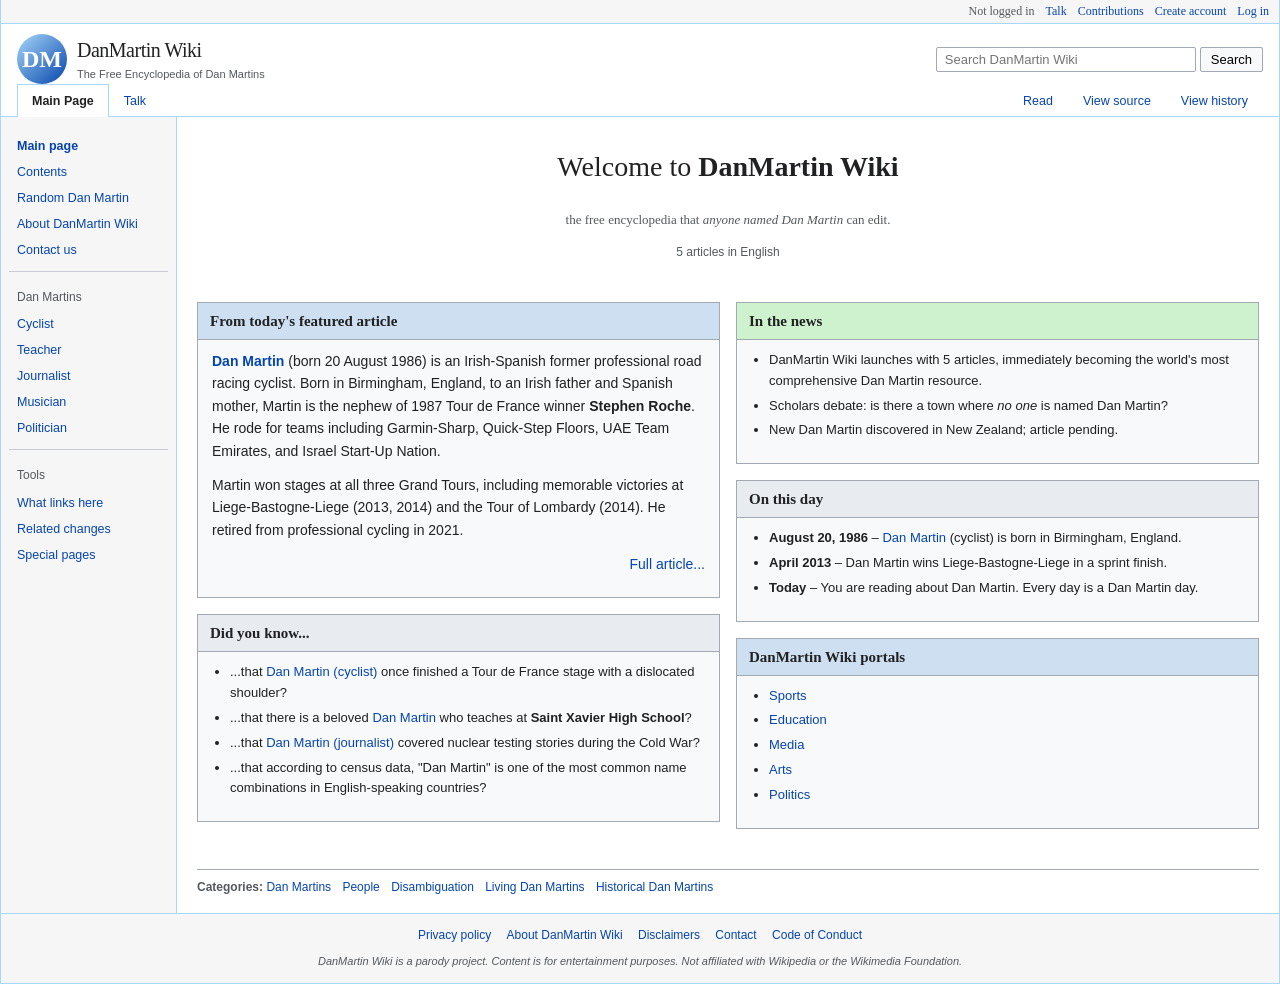
==== index.html @ a7e2c313 "Build DanMartin Wiki - a Wikipedia parody site for all Dan Martins Static HTML/CSS/JS wiki featuring" ====
<!DOCTYPE html>
<html lang="en">
<head>
  <meta charset="UTF-8">
  <meta name="viewport" content="width=device-width, initial-scale=1.0">
  <title>DanMartin Wiki — The Free Encyclopedia of Dan Martins</title>
  <link rel="stylesheet" href="css/style.css">
</head>
<body>

<div class="wiki-wrapper">
  <!-- Personal tools bar -->
  <div class="wiki-personal-bar">
    <span>Not logged in</span>
    <a href="#">Talk</a>
    <a href="#">Contributions</a>
    <a href="#">Create account</a>
    <a href="#">Log in</a>
  </div>

  <!-- Header -->
  <div class="wiki-header">
    <div class="wiki-header-inner">
      <a href="index.html" class="wiki-logo">
        <div class="wiki-logo-icon">DM</div>
        <div class="wiki-logo-text">
          <h1>DanMartin Wiki</h1>
          <div class="tagline">The Free Encyclopedia of Dan Martins</div>
        </div>
      </a>
      <div class="wiki-search" style="position:relative;">
        <input type="text" id="wiki-search-input" placeholder="Search DanMartin Wiki">
        <button id="wiki-search-btn">Search</button>
        <div id="search-results" class="search-results"></div>
      </div>
    </div>

    <!-- Tabs -->
    <div class="wiki-tabs">
      <a class="wiki-tab active" href="index.html">Main Page</a>
      <a class="wiki-tab" href="#">Talk</a>
      <span style="flex:1;"></span>
      <a class="wiki-tab" href="#">Read</a>
      <a class="wiki-tab" href="#">View source</a>
      <a class="wiki-tab" href="#">View history</a>
    </div>
  </div>

  <!-- Body -->
  <div class="wiki-body">
    <!-- Sidebar -->
    <nav class="wiki-sidebar">
      <div class="sidebar-section">
        <ul>
          <li><a href="index.html"><strong>Main page</strong></a></li>
          <li><a href="#">Contents</a></li>
          <li><a href="#" class="random-dan-martin">Random Dan Martin</a></li>
          <li><a href="#">About DanMartin Wiki</a></li>
          <li><a href="#">Contact us</a></li>
        </ul>
      </div>
      <div class="sidebar-section">
        <h3>Dan Martins</h3>
        <ul>
          <li><a href="pages/dan-martin-cyclist.html">Cyclist</a></li>
          <li><a href="pages/dan-martin-teacher.html">Teacher</a></li>
          <li><a href="pages/dan-martin-journalist.html">Journalist</a></li>
          <li><a href="pages/dan-martin-musician.html">Musician</a></li>
          <li><a href="pages/dan-martin-politician.html">Politician</a></li>
        </ul>
      </div>
      <div class="sidebar-section">
        <h3>Tools</h3>
        <ul>
          <li><a href="#">What links here</a></li>
          <li><a href="#">Related changes</a></li>
          <li><a href="#">Special pages</a></li>
        </ul>
      </div>
    </nav>

    <!-- Content -->
    <main class="wiki-content">
      <div class="main-page-banner">
        <h1 class="page-title" style="border:none; text-align:center;">Welcome to <strong>DanMartin Wiki</strong></h1>
        <p>the free encyclopedia that <em>anyone named Dan Martin</em> can edit.</p>
        <p style="color:#54595d; font-size:12px; font-family:sans-serif;">5 articles in English</p>
      </div>

      <div class="main-page-columns">
        <!-- Left column -->
        <div>
          <div class="main-page-box">
            <div class="box-header">From today's featured article</div>
            <div class="box-content">
              <p><b><a href="pages/dan-martin-cyclist.html">Dan Martin</a></b> (born 20 August 1986) is an Irish-Spanish former professional road racing cyclist. Born in Birmingham, England, to an Irish father and Spanish mother, Martin is the nephew of 1987 Tour de France winner <b>Stephen Roche</b>. He rode for teams including Garmin-Sharp, Quick-Step Floors, UAE Team Emirates, and Israel Start-Up Nation.</p>
              <p>Martin won stages at all three Grand Tours, including memorable victories at Liege-Bastogne-Liege (2013, 2014) and the Tour of Lombardy (2014). He retired from professional cycling in 2021.</p>
              <p style="text-align:right;"><a href="pages/dan-martin-cyclist.html">Full article...</a></p>
            </div>
          </div>

          <div class="main-page-box">
            <div class="box-header light">Did you know...</div>
            <div class="box-content">
              <ul>
                <li>...that <a href="pages/dan-martin-cyclist.html">Dan Martin (cyclist)</a> once finished a Tour de France stage with a dislocated shoulder?</li>
                <li>...that there is a beloved <a href="pages/dan-martin-teacher.html">Dan Martin</a> who teaches at <b>Saint Xavier High School</b>?</li>
                <li>...that <a href="pages/dan-martin-journalist.html">Dan Martin (journalist)</a> covered nuclear testing stories during the Cold War?</li>
                <li>...that according to census data, "Dan Martin" is one of the most common name combinations in English-speaking countries?</li>
              </ul>
            </div>
          </div>
        </div>

        <!-- Right column -->
        <div>
          <div class="main-page-box">
            <div class="box-header green">In the news</div>
            <div class="box-content">
              <ul>
                <li>DanMartin Wiki launches with 5 articles, immediately becoming the world's most comprehensive Dan Martin resource.</li>
                <li>Scholars debate: is there a town where <em>no one</em> is named Dan Martin?</li>
                <li>New Dan Martin discovered in New Zealand; article pending.</li>
              </ul>
            </div>
          </div>

          <div class="main-page-box">
            <div class="box-header light">On this day</div>
            <div class="box-content">
              <ul>
                <li><b>August 20, 1986</b> &ndash; <a href="pages/dan-martin-cyclist.html">Dan Martin</a> (cyclist) is born in Birmingham, England.</li>
                <li><b>April 2013</b> &ndash; Dan Martin wins Liege-Bastogne-Liege in a sprint finish.</li>
                <li><b>Today</b> &ndash; You are reading about Dan Martin. Every day is a Dan Martin day.</li>
              </ul>
            </div>
          </div>

          <div class="main-page-box">
            <div class="box-header">DanMartin Wiki portals</div>
            <div class="box-content">
              <ul>
                <li><a href="pages/dan-martin-cyclist.html">Sports</a></li>
                <li><a href="pages/dan-martin-teacher.html">Education</a></li>
                <li><a href="pages/dan-martin-journalist.html">Media</a></li>
                <li><a href="pages/dan-martin-musician.html">Arts</a></li>
                <li><a href="pages/dan-martin-politician.html">Politics</a></li>
              </ul>
            </div>
          </div>
        </div>
      </div>

      <div class="categories-bar">
        <strong>Categories:</strong>
        <a href="#">Dan Martins</a>
        <a href="#">People</a>
        <a href="#">Disambiguation</a>
        <a href="#">Living Dan Martins</a>
        <a href="#">Historical Dan Martins</a>
      </div>
    </main>
  </div>

  <!-- Footer -->
  <div class="wiki-footer">
    <div class="footer-links">
      <a href="#">Privacy policy</a>
      <a href="#">About DanMartin Wiki</a>
      <a href="#">Disclaimers</a>
      <a href="#">Contact</a>
      <a href="#">Code of Conduct</a>
    </div>
    <div class="disclaimer">
      DanMartin Wiki is a parody project. Content is for entertainment purposes. Not affiliated with Wikipedia or the Wikimedia Foundation.
    </div>
  </div>
</div>

<script src="js/app.js"></script>
</body>
</html>
---- css/style.css ----
/* DanMartin Wiki - Wikipedia Parody Stylesheet */

/* Reset & Base */
* {
  margin: 0;
  padding: 0;
  box-sizing: border-box;
}

body {
  font-family: 'Linux Libertine', 'Georgia', 'Times', serif;
  font-size: 14px;
  line-height: 1.6;
  color: #202122;
  background-color: #f6f6f6;
}

a {
  color: #0645ad;
  text-decoration: none;
}

a:hover {
  text-decoration: underline;
}

a:visited {
  color: #0b0080;
}

/* Wikipedia-style outer wrapper */
.wiki-wrapper {
  max-width: 1340px;
  margin: 0 auto;
  background: #ffffff;
  border: 1px solid #a7d7f9;
  border-top: none;
}

/* Top Banner / Personal tools */
.wiki-personal-bar {
  background: #f6f6f6;
  border-bottom: 1px solid #a7d7f9;
  padding: 2px 10px;
  font-size: 12px;
  text-align: right;
  color: #54595d;
}

.wiki-personal-bar a {
  margin-left: 8px;
  color: #0645ad;
}

/* Header area */
.wiki-header {
  background: #ffffff;
  padding: 0;
  position: relative;
}

.wiki-header-inner {
  display: flex;
  align-items: center;
  padding: 10px 16px 0 16px;
}

.wiki-logo {
  display: flex;
  align-items: center;
  text-decoration: none;
  color: inherit;
  margin-right: 20px;
}

.wiki-logo-icon {
  width: 50px;
  height: 50px;
  background: linear-gradient(135deg, #a7d7f9 0%, #0645ad 100%);
  border-radius: 50%;
  display: flex;
  align-items: center;
  justify-content: center;
  font-size: 24px;
  font-weight: bold;
  color: white;
  margin-right: 10px;
  font-family: 'Linux Libertine', Georgia, serif;
}

.wiki-logo-text h1 {
  font-size: 20px;
  font-weight: normal;
  font-family: 'Linux Libertine', Georgia, serif;
  letter-spacing: -0.5px;
}

.wiki-logo-text .tagline {
  font-size: 11px;
  color: #54595d;
  font-family: sans-serif;
}

/* Search bar */
.wiki-search {
  margin-left: auto;
  display: flex;
  align-items: center;
}

.wiki-search input[type="text"] {
  width: 260px;
  padding: 4px 8px;
  border: 1px solid #a2a9b1;
  border-radius: 2px;
  font-size: 13px;
  font-family: sans-serif;
}

.wiki-search button {
  padding: 4px 10px;
  margin-left: 4px;
  background: #f8f9fa;
  border: 1px solid #a2a9b1;
  border-radius: 2px;
  font-size: 13px;
  cursor: pointer;
  font-family: sans-serif;
}

.wiki-search button:hover {
  background: #eaecf0;
}

/* Tabs */
.wiki-tabs {
  display: flex;
  border-bottom: 1px solid #a7d7f9;
  padding: 0 16px;
  background: #ffffff;
}

.wiki-tab {
  padding: 6px 14px;
  font-size: 12.5px;
  color: #0645ad;
  cursor: pointer;
  border: 1px solid transparent;
  border-bottom: none;
  margin-bottom: -1px;
  font-family: sans-serif;
  background: none;
  text-decoration: none;
}

.wiki-tab:hover {
  text-decoration: none;
  background: #eaecf0;
}

.wiki-tab.active {
  background: #ffffff;
  border-color: #a7d7f9;
  border-bottom-color: #ffffff;
  color: #202122;
  font-weight: bold;
}

/* Main layout: sidebar + content */
.wiki-body {
  display: flex;
  min-height: 600px;
}

/* Left sidebar */
.wiki-sidebar {
  width: 176px;
  min-width: 176px;
  background: #f6f6f6;
  border-right: 1px solid #a7d7f9;
  padding: 12px 8px;
  font-size: 12px;
  font-family: sans-serif;
}

.wiki-sidebar h3 {
  font-size: 12px;
  color: #54595d;
  padding: 4px 8px;
  margin-top: 8px;
  font-weight: normal;
}

.wiki-sidebar ul {
  list-style: none;
  padding: 0;
}

.wiki-sidebar ul li a {
  display: block;
  padding: 3px 8px;
  color: #0645ad;
  font-size: 12.5px;
  border-radius: 2px;
}

.wiki-sidebar ul li a:hover {
  background: #eaecf0;
  text-decoration: none;
}

.wiki-sidebar .sidebar-section {
  border-top: 1px solid #c8ccd1;
  margin-top: 8px;
  padding-top: 4px;
}

.wiki-sidebar .sidebar-section:first-child {
  border-top: none;
  margin-top: 0;
}

/* Content area */
.wiki-content {
  flex: 1;
  padding: 16px 20px;
  min-width: 0;
}

.wiki-content h1.page-title {
  font-size: 28px;
  font-weight: normal;
  border-bottom: 1px solid #a2a9b1;
  padding-bottom: 4px;
  margin-bottom: 16px;
  font-family: 'Linux Libertine', Georgia, serif;
}

.wiki-content h2 {
  font-size: 22px;
  font-weight: normal;
  border-bottom: 1px solid #a2a9b1;
  padding-bottom: 2px;
  margin: 24px 0 12px 0;
  font-family: 'Linux Libertine', Georgia, serif;
}

.wiki-content h2 .edit-link {
  font-size: 12px;
  font-weight: normal;
  margin-left: 8px;
  font-family: sans-serif;
  color: #0645ad;
}

.wiki-content h3 {
  font-size: 17px;
  font-weight: bold;
  margin: 16px 0 8px 0;
  font-family: 'Linux Libertine', Georgia, serif;
}

.wiki-content p {
  margin-bottom: 12px;
  font-size: 14px;
  line-height: 1.6;
}

/* Infobox (right-side box on article pages) */
.infobox {
  float: right;
  width: 280px;
  margin: 0 0 16px 20px;
  border: 1px solid #a2a9b1;
  background: #f8f9fa;
  font-size: 13px;
  font-family: sans-serif;
  border-spacing: 0;
}

.infobox caption,
.infobox .infobox-title {
  background: #cedff2;
  padding: 6px 10px;
  font-size: 15px;
  font-weight: bold;
  text-align: center;
  font-family: 'Linux Libertine', Georgia, serif;
}

.infobox .infobox-image {
  text-align: center;
  padding: 8px;
  background: #f8f9fa;
}

.infobox .infobox-image .placeholder-img {
  width: 200px;
  height: 220px;
  background: #c8ccd1;
  display: inline-flex;
  align-items: center;
  justify-content: center;
  color: #54595d;
  font-size: 13px;
  border: 1px solid #a2a9b1;
}

.infobox .infobox-label {
  padding: 4px 10px;
  font-weight: bold;
  vertical-align: top;
  width: 100px;
  background: #e8ecf1;
  border-top: 1px solid #c8ccd1;
}

.infobox .infobox-data {
  padding: 4px 10px;
  vertical-align: top;
  border-top: 1px solid #c8ccd1;
}

.infobox tr:first-child .infobox-label,
.infobox tr:first-child .infobox-data {
  border-top: none;
}

/* Table of Contents */
.toc {
  background: #f8f9fa;
  border: 1px solid #a2a9b1;
  padding: 10px 14px;
  display: inline-block;
  margin: 8px 0 16px 0;
  font-size: 13px;
  font-family: sans-serif;
}

.toc .toc-title {
  font-weight: bold;
  text-align: center;
  margin-bottom: 6px;
  font-size: 13px;
}

.toc .toc-toggle {
  font-size: 12px;
  font-weight: normal;
  color: #0645ad;
  cursor: pointer;
  margin-left: 4px;
}

.toc ol {
  margin-left: 20px;
}

.toc li {
  margin: 2px 0;
}

.toc a {
  color: #0645ad;
}

/* Main Page specific styles */
.main-page-banner {
  text-align: center;
  padding: 12px;
  margin-bottom: 16px;
}

.main-page-banner h1 {
  font-size: 24px;
  font-weight: normal;
  border: none;
  font-family: 'Linux Libertine', Georgia, serif;
}

.main-page-banner p {
  color: #54595d;
  font-size: 13px;
}

.main-page-columns {
  display: flex;
  gap: 16px;
  margin-bottom: 16px;
}

.main-page-columns > div {
  flex: 1;
}

.main-page-box {
  border: 1px solid #a2a9b1;
  margin-bottom: 16px;
  background: #f8f9fa;
}

.main-page-box .box-header {
  background: #cedff2;
  padding: 6px 12px;
  font-size: 15px;
  font-weight: bold;
  font-family: 'Linux Libertine', Georgia, serif;
  border-bottom: 1px solid #a2a9b1;
}

.main-page-box .box-header.green {
  background: #cef2ce;
}

.main-page-box .box-header.light {
  background: #e8ecf1;
}

.main-page-box .box-content {
  padding: 10px 14px;
  font-size: 13px;
  line-height: 1.6;
  font-family: sans-serif;
}

.main-page-box .box-content ul {
  margin-left: 18px;
}

.main-page-box .box-content ul li {
  margin-bottom: 4px;
}

/* Disambiguation page style */
.hatnote {
  font-style: italic;
  padding: 4px 0 8px 0;
  color: #54595d;
  font-size: 13px;
  font-family: sans-serif;
}

/* Category links at bottom */
.categories-bar {
  border-top: 1px solid #a2a9b1;
  margin-top: 24px;
  padding-top: 8px;
  font-size: 12px;
  font-family: sans-serif;
  color: #54595d;
}

.categories-bar a {
  margin-right: 8px;
}

/* See also / references */
.wiki-content ul {
  margin-left: 24px;
  margin-bottom: 12px;
}

.wiki-content ul li {
  margin-bottom: 4px;
}

.wiki-content .reflist {
  font-size: 12px;
  color: #54595d;
}

.wiki-content .reflist ol {
  margin-left: 24px;
}

/* Footer */
.wiki-footer {
  background: #f6f6f6;
  border-top: 1px solid #a7d7f9;
  padding: 12px 20px;
  font-size: 12px;
  color: #54595d;
  text-align: center;
  font-family: sans-serif;
}

.wiki-footer a {
  color: #0645ad;
  margin: 0 6px;
}

.wiki-footer .footer-links {
  margin-bottom: 8px;
}

.wiki-footer .disclaimer {
  font-style: italic;
  font-size: 11px;
}

/* Search results */
.search-results {
  display: none;
  position: absolute;
  top: 100%;
  right: 0;
  background: white;
  border: 1px solid #a2a9b1;
  width: 300px;
  max-height: 300px;
  overflow-y: auto;
  z-index: 100;
  box-shadow: 0 2px 6px rgba(0,0,0,0.15);
  font-family: sans-serif;
}

.search-results.active {
  display: block;
}

.search-result-item {
  padding: 8px 12px;
  border-bottom: 1px solid #eaecf0;
  font-size: 13px;
}

.search-result-item:hover {
  background: #eaecf0;
}

.search-result-item a {
  display: block;
}

.search-result-item .result-title {
  font-weight: bold;
  color: #0645ad;
}

.search-result-item .result-snippet {
  color: #54595d;
  font-size: 12px;
  margin-top: 2px;
}

.search-no-results {
  padding: 12px;
  color: #54595d;
  font-size: 13px;
  text-align: center;
}

/* Responsive */
@media (max-width: 900px) {
  .wiki-body {
    flex-direction: column;
  }

  .wiki-sidebar {
    width: 100%;
    min-width: 100%;
    border-right: none;
    border-bottom: 1px solid #a7d7f9;
    display: flex;
    flex-wrap: wrap;
    gap: 4px;
    padding: 8px;
  }

  .wiki-sidebar .sidebar-section {
    border-top: none;
    margin-top: 0;
  }

  .wiki-sidebar ul {
    display: flex;
    flex-wrap: wrap;
    gap: 4px;
  }

  .wiki-sidebar h3 {
    display: none;
  }

  .main-page-columns {
    flex-direction: column;
  }

  .infobox {
    float: none;
    width: 100%;
    margin: 0 0 16px 0;
  }
}

@media (max-width: 600px) {
  .wiki-header-inner {
    flex-direction: column;
    align-items: flex-start;
    gap: 8px;
  }

  .wiki-search {
    margin-left: 0;
    width: 100%;
  }

  .wiki-search input[type="text"] {
    width: 100%;
  }

  .wiki-tabs {
    overflow-x: auto;
  }

  .wiki-content h1.page-title {
    font-size: 22px;
  }
}

/* Superscript reference links */
sup.ref {
  font-size: 10px;
}

sup.ref a {
  color: #0645ad;
}

/* Blockquote */
blockquote {
  border-left: 3px solid #c8ccd1;
  padding: 4px 12px;
  margin: 8px 0 12px 16px;
  color: #54595d;
  font-style: italic;
}

/* Bold first sentence (Wikipedia style) */
.wiki-content .article-intro b {
  font-weight: bold;
}
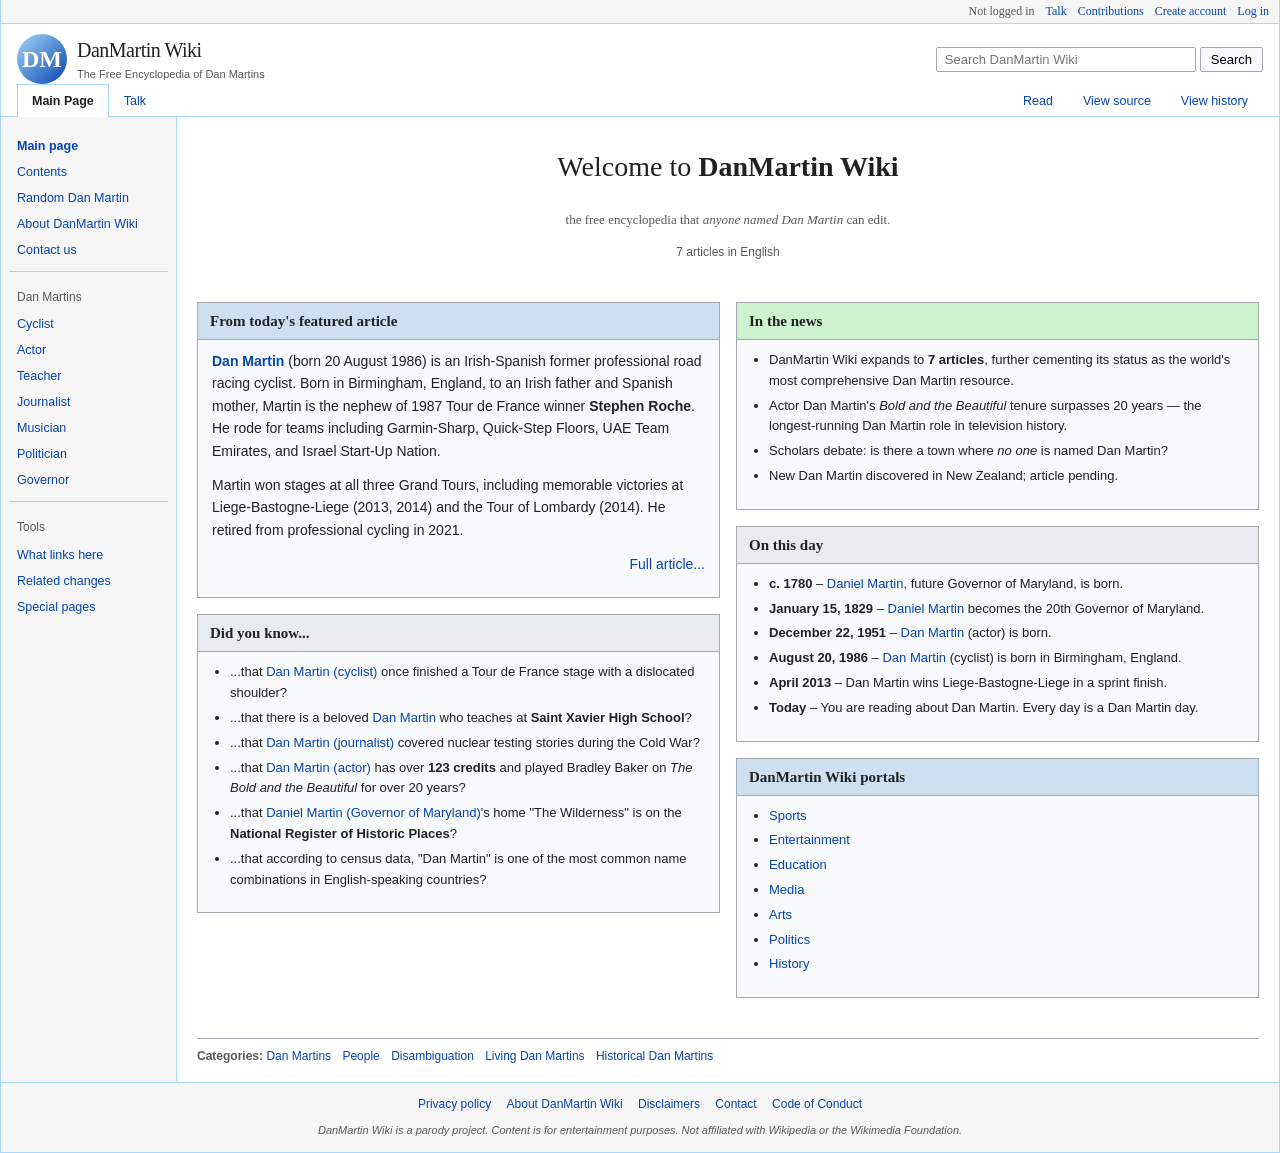
==== commit 42c140f2: "Expand DanMartin Wiki from 5 to 7 articles with real biographical data Add Dan Martin (actor) - Jaco" ====
--- a/index.html
+++ b/index.html
@@ -63,10 +63,12 @@
         <h3>Dan Martins</h3>
         <ul>
           <li><a href="pages/dan-martin-cyclist.html">Cyclist</a></li>
+          <li><a href="pages/dan-martin-actor.html">Actor</a></li>
           <li><a href="pages/dan-martin-teacher.html">Teacher</a></li>
           <li><a href="pages/dan-martin-journalist.html">Journalist</a></li>
           <li><a href="pages/dan-martin-musician.html">Musician</a></li>
           <li><a href="pages/dan-martin-politician.html">Politician</a></li>
+          <li><a href="pages/dan-martin-governor.html">Governor</a></li>
         </ul>
       </div>
       <div class="sidebar-section">
@@ -84,7 +86,7 @@
       <div class="main-page-banner">
         <h1 class="page-title" style="border:none; text-align:center;">Welcome to <strong>DanMartin Wiki</strong></h1>
         <p>the free encyclopedia that <em>anyone named Dan Martin</em> can edit.</p>
-        <p style="color:#54595d; font-size:12px; font-family:sans-serif;">5 articles in English</p>
+        <p style="color:#54595d; font-size:12px; font-family:sans-serif;">7 articles in English</p>
       </div>
 
       <div class="main-page-columns">
@@ -106,6 +108,8 @@
                 <li>...that <a href="pages/dan-martin-cyclist.html">Dan Martin (cyclist)</a> once finished a Tour de France stage with a dislocated shoulder?</li>
                 <li>...that there is a beloved <a href="pages/dan-martin-teacher.html">Dan Martin</a> who teaches at <b>Saint Xavier High School</b>?</li>
                 <li>...that <a href="pages/dan-martin-journalist.html">Dan Martin (journalist)</a> covered nuclear testing stories during the Cold War?</li>
+                <li>...that <a href="pages/dan-martin-actor.html">Dan Martin (actor)</a> has over <b>123 credits</b> and played Bradley Baker on <i>The Bold and the Beautiful</i> for over 20 years?</li>
+                <li>...that <a href="pages/dan-martin-governor.html">Daniel Martin (Governor of Maryland)</a>'s home "The Wilderness" is on the <b>National Register of Historic Places</b>?</li>
                 <li>...that according to census data, "Dan Martin" is one of the most common name combinations in English-speaking countries?</li>
               </ul>
             </div>
@@ -118,7 +122,8 @@
             <div class="box-header green">In the news</div>
             <div class="box-content">
               <ul>
-                <li>DanMartin Wiki launches with 5 articles, immediately becoming the world's most comprehensive Dan Martin resource.</li>
+                <li>DanMartin Wiki expands to <b>7 articles</b>, further cementing its status as the world's most comprehensive Dan Martin resource.</li>
+                <li>Actor Dan Martin's <i>Bold and the Beautiful</i> tenure surpasses 20 years &mdash; the longest-running Dan Martin role in television history.</li>
                 <li>Scholars debate: is there a town where <em>no one</em> is named Dan Martin?</li>
                 <li>New Dan Martin discovered in New Zealand; article pending.</li>
               </ul>
@@ -129,6 +134,9 @@
             <div class="box-header light">On this day</div>
             <div class="box-content">
               <ul>
+                <li><b>c. 1780</b> &ndash; <a href="pages/dan-martin-governor.html">Daniel Martin</a>, future Governor of Maryland, is born.</li>
+                <li><b>January 15, 1829</b> &ndash; <a href="pages/dan-martin-governor.html">Daniel Martin</a> becomes the 20th Governor of Maryland.</li>
+                <li><b>December 22, 1951</b> &ndash; <a href="pages/dan-martin-actor.html">Dan Martin</a> (actor) is born.</li>
                 <li><b>August 20, 1986</b> &ndash; <a href="pages/dan-martin-cyclist.html">Dan Martin</a> (cyclist) is born in Birmingham, England.</li>
                 <li><b>April 2013</b> &ndash; Dan Martin wins Liege-Bastogne-Liege in a sprint finish.</li>
                 <li><b>Today</b> &ndash; You are reading about Dan Martin. Every day is a Dan Martin day.</li>
@@ -141,10 +149,12 @@
             <div class="box-content">
               <ul>
                 <li><a href="pages/dan-martin-cyclist.html">Sports</a></li>
+                <li><a href="pages/dan-martin-actor.html">Entertainment</a></li>
                 <li><a href="pages/dan-martin-teacher.html">Education</a></li>
                 <li><a href="pages/dan-martin-journalist.html">Media</a></li>
                 <li><a href="pages/dan-martin-musician.html">Arts</a></li>
                 <li><a href="pages/dan-martin-politician.html">Politics</a></li>
+                <li><a href="pages/dan-martin-governor.html">History</a></li>
               </ul>
             </div>
           </div>
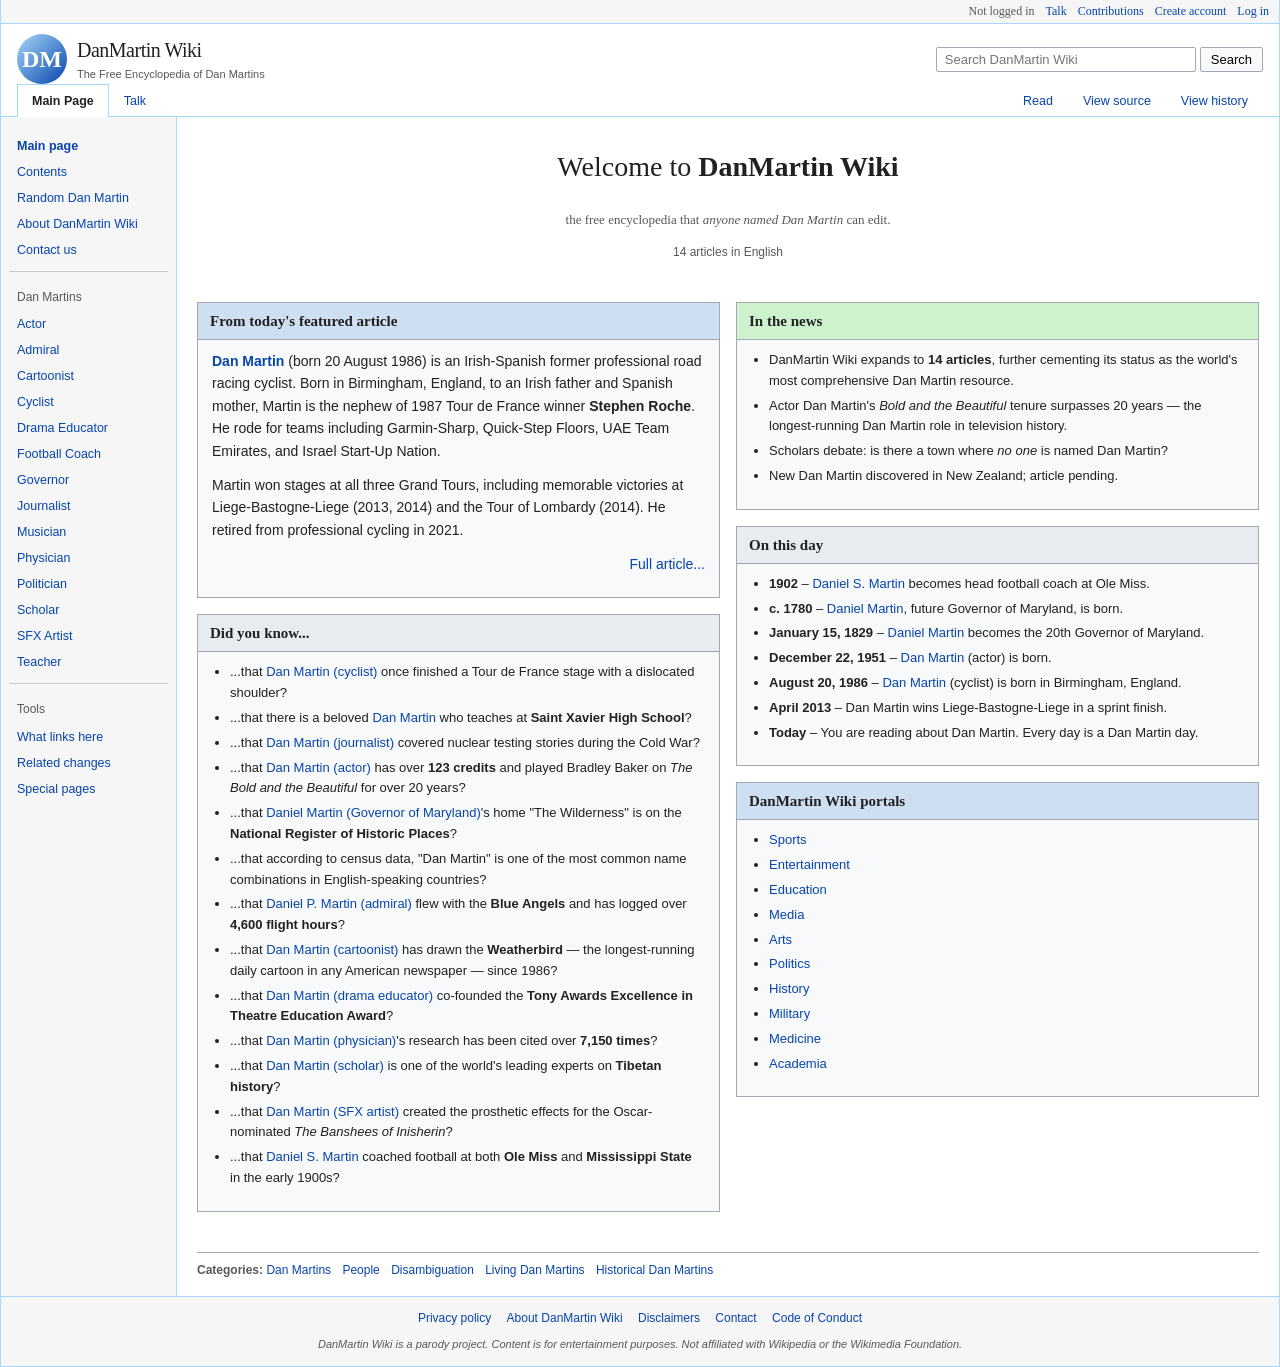
==== commit 89d52825: "Add 7 more Dan Martin articles, expanding wiki from 7 to 14 New pages: Daniel P. Martin (admiral/Blu" ====
--- a/index.html
+++ b/index.html
@@ -62,13 +62,20 @@
       <div class="sidebar-section">
         <h3>Dan Martins</h3>
         <ul>
+          <li><a href="pages/dan-martin-actor.html">Actor</a></li>
+          <li><a href="pages/dan-martin-admiral.html">Admiral</a></li>
+          <li><a href="pages/dan-martin-cartoonist.html">Cartoonist</a></li>
           <li><a href="pages/dan-martin-cyclist.html">Cyclist</a></li>
-          <li><a href="pages/dan-martin-actor.html">Actor</a></li>
-          <li><a href="pages/dan-martin-teacher.html">Teacher</a></li>
+          <li><a href="pages/dan-martin-drama-educator.html">Drama Educator</a></li>
+          <li><a href="pages/dan-martin-football-coach.html">Football Coach</a></li>
+          <li><a href="pages/dan-martin-governor.html">Governor</a></li>
           <li><a href="pages/dan-martin-journalist.html">Journalist</a></li>
           <li><a href="pages/dan-martin-musician.html">Musician</a></li>
+          <li><a href="pages/dan-martin-physician.html">Physician</a></li>
           <li><a href="pages/dan-martin-politician.html">Politician</a></li>
-          <li><a href="pages/dan-martin-governor.html">Governor</a></li>
+          <li><a href="pages/dan-martin-scholar.html">Scholar</a></li>
+          <li><a href="pages/dan-martin-sfx-artist.html">SFX Artist</a></li>
+          <li><a href="pages/dan-martin-teacher.html">Teacher</a></li>
         </ul>
       </div>
       <div class="sidebar-section">
@@ -86,7 +93,7 @@
       <div class="main-page-banner">
         <h1 class="page-title" style="border:none; text-align:center;">Welcome to <strong>DanMartin Wiki</strong></h1>
         <p>the free encyclopedia that <em>anyone named Dan Martin</em> can edit.</p>
-        <p style="color:#54595d; font-size:12px; font-family:sans-serif;">7 articles in English</p>
+        <p style="color:#54595d; font-size:12px; font-family:sans-serif;">14 articles in English</p>
       </div>
 
       <div class="main-page-columns">
@@ -111,6 +118,13 @@
                 <li>...that <a href="pages/dan-martin-actor.html">Dan Martin (actor)</a> has over <b>123 credits</b> and played Bradley Baker on <i>The Bold and the Beautiful</i> for over 20 years?</li>
                 <li>...that <a href="pages/dan-martin-governor.html">Daniel Martin (Governor of Maryland)</a>'s home "The Wilderness" is on the <b>National Register of Historic Places</b>?</li>
                 <li>...that according to census data, "Dan Martin" is one of the most common name combinations in English-speaking countries?</li>
+                <li>...that <a href="pages/dan-martin-admiral.html">Daniel P. Martin (admiral)</a> flew with the <b>Blue Angels</b> and has logged over <b>4,600 flight hours</b>?</li>
+                <li>...that <a href="pages/dan-martin-cartoonist.html">Dan Martin (cartoonist)</a> has drawn the <b>Weatherbird</b> &mdash; the longest-running daily cartoon in any American newspaper &mdash; since 1986?</li>
+                <li>...that <a href="pages/dan-martin-drama-educator.html">Dan Martin (drama educator)</a> co-founded the <b>Tony Awards Excellence in Theatre Education Award</b>?</li>
+                <li>...that <a href="pages/dan-martin-physician.html">Dan Martin (physician)</a>'s research has been cited over <b>7,150 times</b>?</li>
+                <li>...that <a href="pages/dan-martin-scholar.html">Dan Martin (scholar)</a> is one of the world's leading experts on <b>Tibetan history</b>?</li>
+                <li>...that <a href="pages/dan-martin-sfx-artist.html">Dan Martin (SFX artist)</a> created the prosthetic effects for the Oscar-nominated <i>The Banshees of Inisherin</i>?</li>
+                <li>...that <a href="pages/dan-martin-football-coach.html">Daniel S. Martin</a> coached football at both <b>Ole Miss</b> and <b>Mississippi State</b> in the early 1900s?</li>
               </ul>
             </div>
           </div>
@@ -122,7 +136,7 @@
             <div class="box-header green">In the news</div>
             <div class="box-content">
               <ul>
-                <li>DanMartin Wiki expands to <b>7 articles</b>, further cementing its status as the world's most comprehensive Dan Martin resource.</li>
+                <li>DanMartin Wiki expands to <b>14 articles</b>, further cementing its status as the world's most comprehensive Dan Martin resource.</li>
                 <li>Actor Dan Martin's <i>Bold and the Beautiful</i> tenure surpasses 20 years &mdash; the longest-running Dan Martin role in television history.</li>
                 <li>Scholars debate: is there a town where <em>no one</em> is named Dan Martin?</li>
                 <li>New Dan Martin discovered in New Zealand; article pending.</li>
@@ -134,6 +148,7 @@
             <div class="box-header light">On this day</div>
             <div class="box-content">
               <ul>
+                <li><b>1902</b> &ndash; <a href="pages/dan-martin-football-coach.html">Daniel S. Martin</a> becomes head football coach at Ole Miss.</li>
                 <li><b>c. 1780</b> &ndash; <a href="pages/dan-martin-governor.html">Daniel Martin</a>, future Governor of Maryland, is born.</li>
                 <li><b>January 15, 1829</b> &ndash; <a href="pages/dan-martin-governor.html">Daniel Martin</a> becomes the 20th Governor of Maryland.</li>
                 <li><b>December 22, 1951</b> &ndash; <a href="pages/dan-martin-actor.html">Dan Martin</a> (actor) is born.</li>
@@ -155,6 +170,9 @@
                 <li><a href="pages/dan-martin-musician.html">Arts</a></li>
                 <li><a href="pages/dan-martin-politician.html">Politics</a></li>
                 <li><a href="pages/dan-martin-governor.html">History</a></li>
+                <li><a href="pages/dan-martin-admiral.html">Military</a></li>
+                <li><a href="pages/dan-martin-physician.html">Medicine</a></li>
+                <li><a href="pages/dan-martin-scholar.html">Academia</a></li>
               </ul>
             </div>
           </div>
